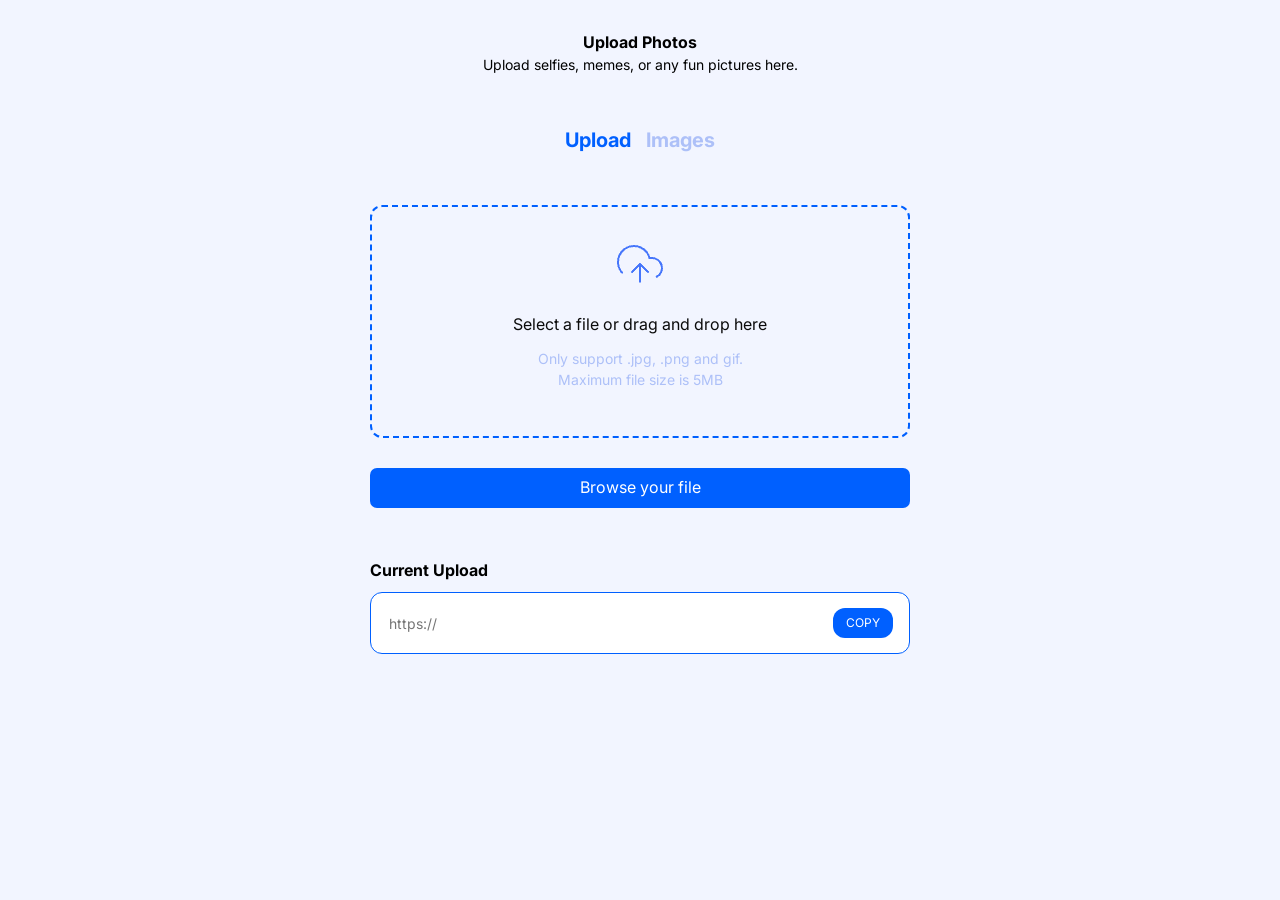
==== form/upload.html @ 779828a2 "chore: configured the basic project structure" ====
<!DOCTYPE html>
<html lang="en">

<head>
    <meta charset="UTF-8">
    <meta name="viewport" content="width=device-width, initial-scale=1.0">
    <title>SmartUploader</title>
    <link rel="stylesheet" href="../static/css/reset.css">
    <link rel="preconnect" href="https://fonts.googleapis.com">
    <link rel="preconnect" href="https://fonts.gstatic.com" crossorigin>
    <link
        href="https://fonts.googleapis.com/css2?family=Inter:ital,opsz,wght@0,14..32,100..900;1,14..32,100..900&display=swap"
        rel="stylesheet">
    <link rel="stylesheet" href="../static/css/style.css">
</head>

<body>
    <section class="upload__intro">
        <h2 class="upload__title">Upload Photos</h2>
        <p class="upload__description">Upload selfies, memes, or any fun pictures here.</p>
    </section>
    <nav class="upload__tabs">
        <button class="upload__tab" id="upload-tab-btn">Upload</button>
        <button class="upload__tab " id="images-tab-btn">Images</button>
    </nav>
    <section class="upload__form">
        <div class="upload__dropzone">
            <div class="upload__icon">
                <img src="../static/img/icon/feather_upload-cloud.png" alt="icon">
            </div>
            <p class="upload__promt">Select a file or drag and drop here</p>
            <p class="upload__info">Only support .jpg, .png and gif. <br>
                Maximum file size is 5MB</p>
        </div>
        <div class="upload__button">
            <input type="file" id="file-upload" accept="image/*" style="display: none;" multiple>
            <label for="file-upload" class="upload__button-btn">Browse your file</label>
        </div>
        <div class="upload__container">
            <div class="upload__group">
                <h2 class="upload__title-current">Current Upload</h2>
                <div class="upload__label">
                    <input type="text" class="upload__input" placeholder="https://" readonly />
                    <button class="upload__copy">COPY</button>
                </div>
            </div>
        </div>
    </section>
    <section id="file-list-wrapper">
    </section>
</body>
<script src="../static/js/upload.js"></script>

</html>
---- static/css/style.css ----
body {
    background-color: #F2F5FF;
    font-family: "Inter", sans-serif;
    color: rgb(255, 255, 255);
}

/* Header */
.header {
    display: flex;
    flex-direction: column;
    align-items: center;
    padding-top: 30px;
}

.header__title {
    text-align: center;
    font-size: 16px;
    width: 700px;

}

.header__text {
    padding-top: 4px;
    font-size: 14px;
}

/* button */
.header__button {
    display: flex;
    justify-content: center;
    padding-top: 40px;
}

.header__button-btn {
    position: absolute;
    text-transform: uppercase;
    padding: 12px 16px;
    font-size: 12px;
    background-color: rgb(0, 96, 255);
    color: rgb(255, 255, 255);
    width: 160px;
    height: 40px;
    border: none;
    border-radius: 7px;
}

/* hero__img */
.hero {
    display: flex;
    justify-content: center;
    margin-top: 60px;
}

.hero__img {
    display: none;
}

.hero__img.is-visible {
    display: block;
}

.img {
    width: 426px;
    height: 559px;
    object-fit: cover;
}

/* upload */
.upload__intro {
    display: flex;
    flex-direction: column;
    align-items: center;
    padding-top: 30px;
    text-align: center;
    color: black;
}

.upload__title {
    font-size: 16px;
    width: 700px;

}

.upload__description {
    font-size: 14px;
    width: 400px;
}

/* upload-tabs */
.upload__tabs {
    display: flex;
    justify-content: center;
    align-items: center;
    gap: 15px;
    padding-top: 50px;

}

.upload__tab {
    all: unset;
    font-size: 20px;
    font-weight: bold;
    color: rgb(173, 192, 248); /* Неактивный цвет по умолчанию */
}

.upload__tab--active {
    color: rgb(0, 96, 255); /* Активный цвет */
}

.upload__tab:hover {
    color: rgb(105, 141, 250);
}

.upload__tab:hover {
    color: rgb(105, 141, 250);
}

/* upload-form */
.upload__form {
    display: flex;
    flex-direction: column;
    align-items: center;
    padding-top: 50px;
}

.upload__dropzone {
    border: 2px dashed rgb(0, 96, 255);
    border-radius: 12px;
    width: 540px;
    height: 233px;
    text-align: center;
}

.upload__icon {
    display: flex;
    justify-content: center;
    align-items: center;
    padding-top: 33px;
}

.upload__promt {
    padding-top: 24px;
    color: rgb(11, 11, 11);
}

.upload__info {
    padding-top: 12px;
    font-size: 14px;
    color: rgb(173, 192, 248);
}

/* upload-button */
.upload__button {
    padding-top: 30px;
    padding-bottom: 50px;
}

.upload__button-btn {
    display: inline-block;
    text-align: center;
    cursor: pointer;
    color: rgb(255, 255, 255);
    width: 540px;
    height: 40px;
    border-radius: 7px;
    background-color: rgb(0, 96, 255);
    padding-top: 7px;
    border: none;
}

/* upload-current */
.upload__container {
    display: flex;
    flex-direction: column;
    align-items: center;
    margin-bottom: 159px;
}

.upload__group {
    display: flex;
    flex-direction: column;
    width: 540px;
}

.upload__title-current {
    color: black;
    padding-bottom: 10px;
    font-size: 16px;
    text-align: left;
}

/* input + button */
.upload__label {
    display: flex;
    align-items: center;
    justify-content: space-between;
    width: 100%;
    height: 62px;
    border: 1px solid rgb(0, 96, 255);
    border-radius: 12px;
    padding: 0 16px;
    box-sizing: border-box;
    background-color: white;
}

.upload__input {
    flex-grow: 1;
    border: none;
    outline: none;
    font-size: 14px;
    background-color: transparent;
    color: black;

}

.upload__copy {
    width: 60px;
    height: 30px;
    border-radius: 12px;
    border: none;
    background-color: rgb(0, 96, 255);
    color: white;
    font-size: 12px;
    cursor: pointer;
}


/* Container for the entire table */
.file-list-container {
    max-width: 800px;
    margin: 0 auto;
    padding: 20px;
    border-radius: 8px;
    margin-bottom: 292px;
}

/* Common style for a row (both header and list item) */
.file-list-header,
.file-list-item {
    display: flex;
    justify-content: space-between;
    align-items: center;
    padding: 10px 0;
    border-bottom: 1px solid #eef0f5;
}

/* Remove border from the last item */
.file-list-item:last-child {
    border-bottom: none;
}

/* List header */
.file-list-header {
    color: #8a96b1;
    font-size: 14px;
    font-weight: 500;
}

/* Styles for columns */
.file-col {
    display: flex;
    align-items: center;
}

.file-col-name {
    flex-basis: 35%;
}

.file-col-url {
    flex-basis: 50%;
    color: #555;
    font-size: 14px;
}

.file-col-delete {
    flex-basis: 10%;
    justify-content: center;
}

/* File icon */
.file-icon {
    color: #0060ff;
    margin-right: 15px;
    font-size: 20px;
}

.delete-img {
    width: 32px;
    height: 32px;
}

/* File name */
.file-name {
    color: #333;
    font-weight: 500;
    max-width: 200px;
    white-space: nowrap;
    overflow: hidden;
    text-overflow: ellipsis;
}

/* Delete button */
.delete-btn {
    background: transparent;
    /* REMOVE THE BACKGROUND, MAKE IT TRANSPARENT */
    border: none;
    border-radius: 50%;
    cursor: pointer;
    display: flex;
    align-items: center;
    justify-content: center;
    padding: 0;
    transition: opacity 0.2s ease;
    /* Add a smooth transition for hover effect */
}

/* Hover effect */
.delete-btn:hover {
    background: transparent;
    /* REMOVE BACKGROUND ON HOVER */
    opacity: 0.7;
    /* Make the icon semi-transparent for user feedback */
}
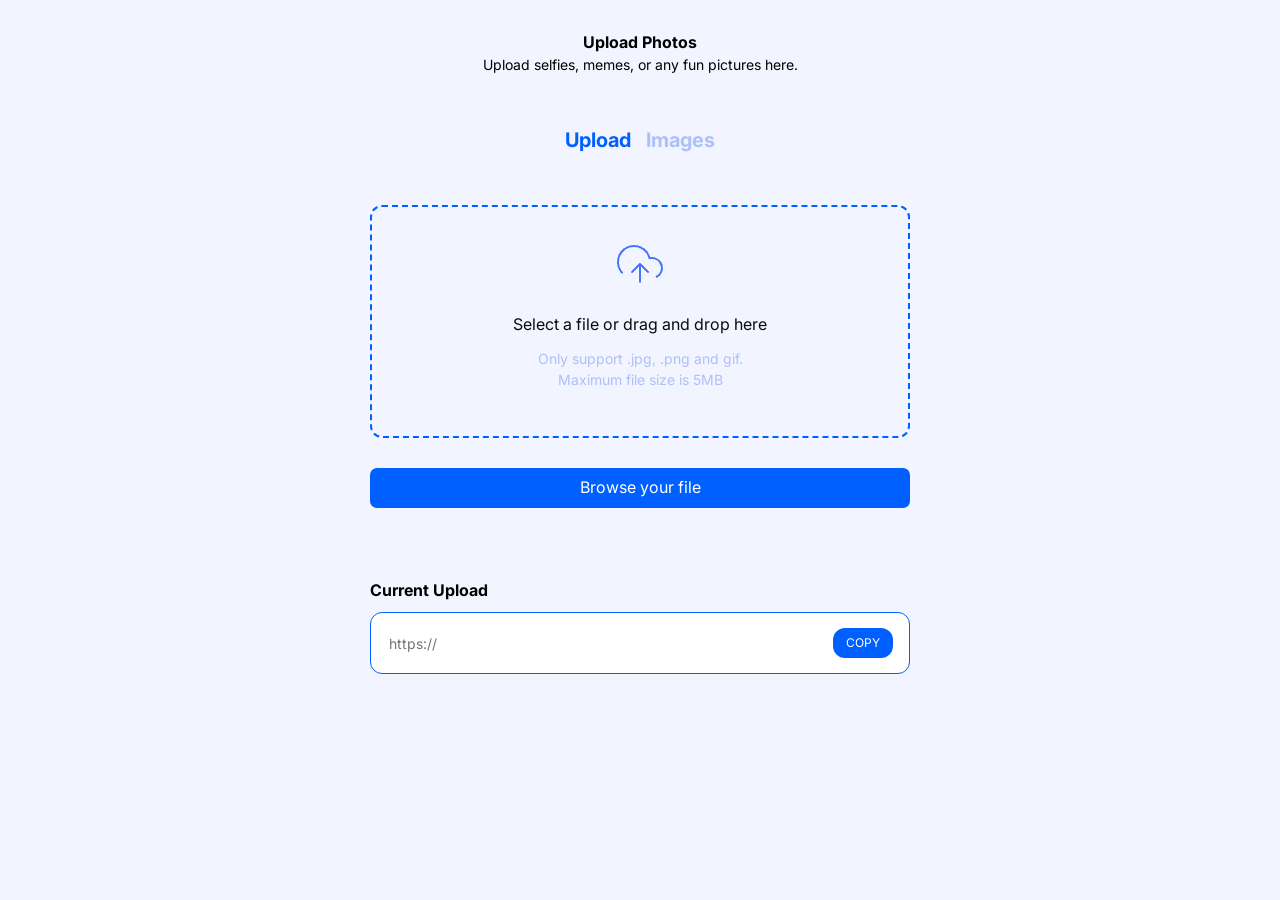
==== commit 2d6bf858: "fix: resolve core bugs in forked repository files" ====
--- a/form/upload.html
+++ b/form/upload.html
@@ -21,7 +21,7 @@
     </section>
     <nav class="upload__tabs">
         <button class="upload__tab" id="upload-tab-btn">Upload</button>
-        <button class="upload__tab " id="images-tab-btn">Images</button>
+        <button class="upload__tab" id="images-tab-btn">Images</button>
     </nav>
     <section class="upload__form">
         <div class="upload__dropzone">
@@ -36,6 +36,7 @@
             <input type="file" id="file-upload" accept="image/*" style="display: none;" multiple>
             <label for="file-upload" class="upload__button-btn">Browse your file</label>
         </div>
+        <div id="status-message" class="status-message"></div>
         <div class="upload__container">
             <div class="upload__group">
                 <h2 class="upload__title-current">Current Upload</h2>
--- a/static/css/style.css
+++ b/static/css/style.css
@@ -131,6 +131,14 @@
     text-align: center;
 }
 
+.upload__dropzone--dragover {
+    background-color: rgba(0, 122, 255, 0.1); /* Легкий колір фону */
+    border: 2px dashed #007aff; /* Яскравіша рамка */
+    transform: scale(1.02); /* Трішки збільшуємо */
+    transition: all 0.3s ease;
+}
+
+
 .upload__icon {
     display: flex;
     justify-content: center;
@@ -152,7 +160,7 @@
 /* upload-button */
 .upload__button {
     padding-top: 30px;
-    padding-bottom: 50px;
+    padding-bottom: 30px;
 }
 
 .upload__button-btn {
@@ -224,6 +232,33 @@
     cursor: pointer;
 }
 
+.upload__dropzone--dragover {
+    background-color: #FFFFFF0C;
+    border: 2px dashed #00d1ff;
+    transform: scale(1.01);
+    transition: all 0.2s ease;
+}
+
+.status-message {
+    opacity: 0;
+    padding: 10px;
+    margin-bottom: 20px;
+    text-align: center;
+    transition: opacity 0.3s ease;
+    font-weight: bold;
+}
+
+.status-message.visible {
+    opacity: 1;
+}
+
+.status-message--success {
+    color: #02bf02;
+}
+
+.status-message--error {
+    color: #da0000;
+}
 
 /* Container for the entire table */
 .file-list-container {
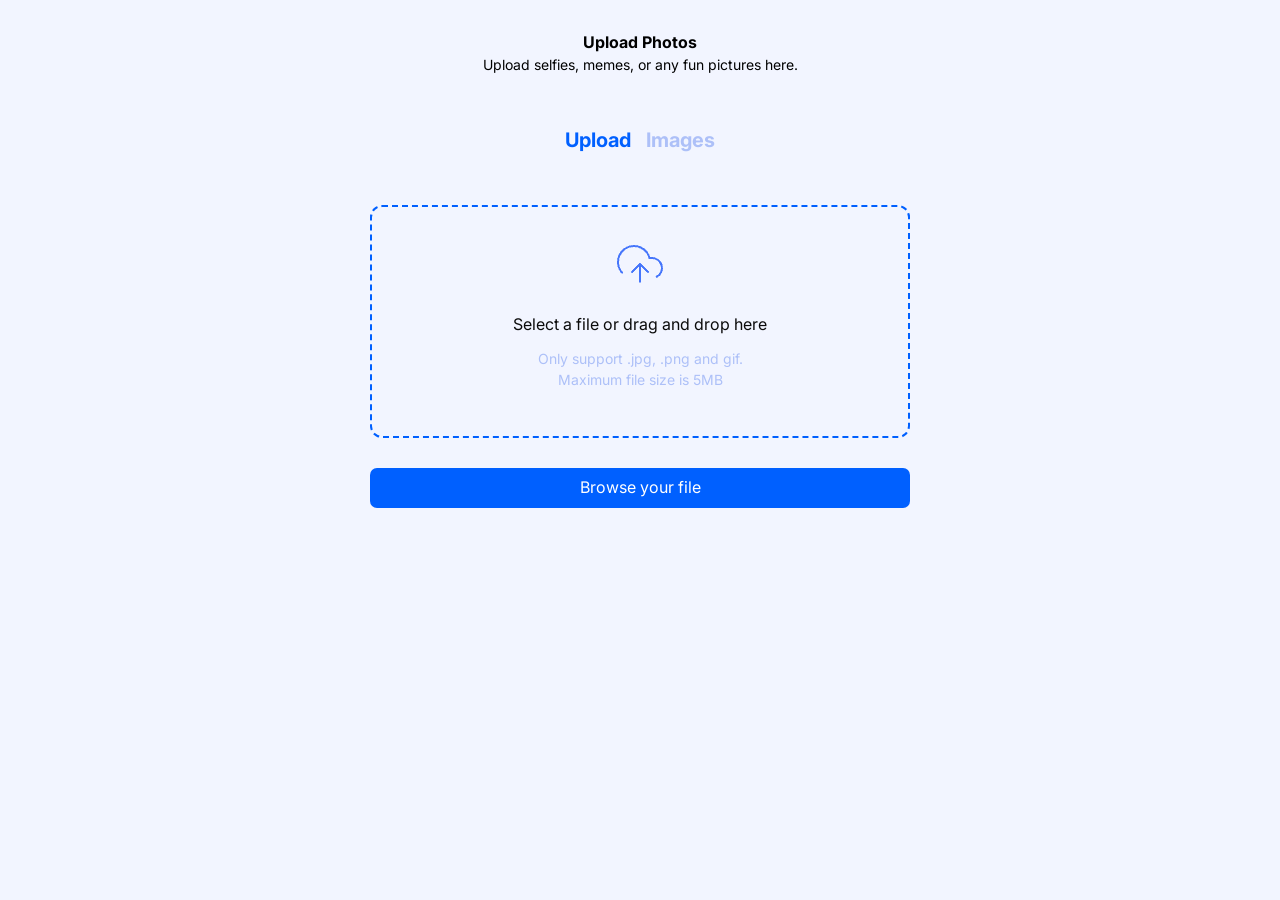
==== commit ab3b7d5a: "feat: dynamic links rendering and clean up inline CSS styles" ====
--- a/form/upload.html
+++ b/form/upload.html
@@ -19,16 +19,16 @@
         <h2 class="upload__title">Upload Photos</h2>
         <p class="upload__description">Upload selfies, memes, or any fun pictures here.</p>
     </section>
-    <nav class="upload__tabs">
-        <button class="upload__tab" id="upload-tab-btn">Upload</button>
-        <button class="upload__tab" id="images-tab-btn">Images</button>
+    <nav class="nav__tabs">
+        <button class="nav__tab" id="upload-tab-btn">Upload</button>
+        <button class="nav__tab" id="images-tab-btn">Images</button>
     </nav>
     <section class="upload__form">
         <div class="upload__dropzone">
             <div class="upload__icon">
                 <img src="../static/img/icon/feather_upload-cloud.png" alt="icon">
             </div>
-            <p class="upload__promt">Select a file or drag and drop here</p>
+            <p class="upload__prompt">Select a file or drag and drop here</p>
             <p class="upload__info">Only support .jpg, .png and gif. <br>
                 Maximum file size is 5MB</p>
         </div>
@@ -37,13 +37,10 @@
             <label for="file-upload" class="upload__button-btn">Browse your file</label>
         </div>
         <div id="status-message" class="status-message"></div>
-        <div class="upload__container">
+        <div class="upload__container" id="uploaded-files-container" style="display: none;">
             <div class="upload__group">
-                <h2 class="upload__title-current">Current Upload</h2>
-                <div class="upload__label">
-                    <input type="text" class="upload__input" placeholder="https://" readonly />
-                    <button class="upload__copy">COPY</button>
-                </div>
+                <h2 class="upload__title-current">Current Uploads</h2>
+                <div id="links-list"></div>
             </div>
         </div>
     </section>
--- a/static/css/style.css
+++ b/static/css/style.css
@@ -86,8 +86,8 @@
     width: 400px;
 }
 
-/* upload-tabs */
-.upload__tabs {
+/* nav_tabs */
+.nav__tabs {
     display: flex;
     justify-content: center;
     align-items: center;
@@ -96,22 +96,18 @@
 
 }
 
-.upload__tab {
+.nav__tab {
     all: unset;
     font-size: 20px;
     font-weight: bold;
     color: rgb(173, 192, 248); /* Неактивный цвет по умолчанию */
 }
 
-.upload__tab--active {
+.nav__tab--active {
     color: rgb(0, 96, 255); /* Активный цвет */
 }
 
-.upload__tab:hover {
-    color: rgb(105, 141, 250);
-}
-
-.upload__tab:hover {
+.nav__tab:hover {
     color: rgb(105, 141, 250);
 }
 
@@ -121,6 +117,10 @@
     flex-direction: column;
     align-items: center;
     padding-top: 50px;
+}
+
+.upload__dropzone * {
+    pointer-events: none;
 }
 
 .upload__dropzone {
@@ -132,9 +132,9 @@
 }
 
 .upload__dropzone--dragover {
-    background-color: rgba(0, 122, 255, 0.1); /* Легкий колір фону */
-    border: 2px dashed #007aff; /* Яскравіша рамка */
-    transform: scale(1.02); /* Трішки збільшуємо */
+    background-color: rgba(0, 122, 255, 0.1);
+    border: 2px dashed #007aff;
+    transform: scale(1.02);
     transition: all 0.3s ease;
 }
 
@@ -146,7 +146,7 @@
     padding-top: 33px;
 }
 
-.upload__promt {
+.upload__prompt {
     padding-top: 24px;
     color: rgb(11, 11, 11);
 }
@@ -195,6 +195,17 @@
     padding-bottom: 10px;
     font-size: 16px;
     text-align: left;
+}
+
+.upload__filename {
+    font-size: 12px;
+    color: #666;
+    display: block;
+    margin-bottom: 4px;
+}
+
+.upload__link-group {
+    margin-bottom: 15px;
 }
 
 /* input + button */
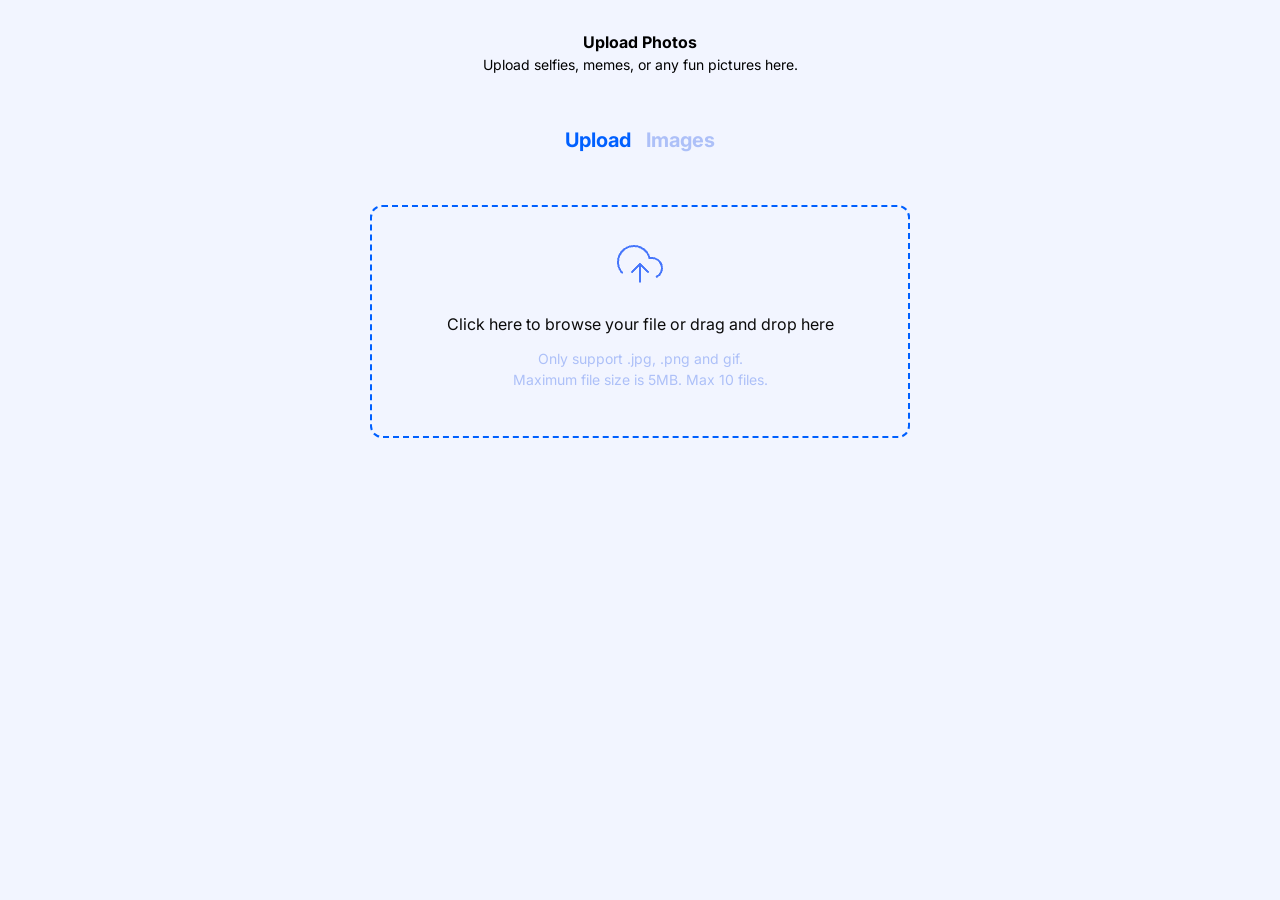
==== commit fd71d5b6: "feat: merge file input into dropzone and implement hover effects" ====
--- a/form/upload.html
+++ b/form/upload.html
@@ -25,18 +25,30 @@
     </nav>
     <section class="upload__form">
         <div class="upload__dropzone">
-            <div class="upload__icon">
-                <img src="../static/img/icon/feather_upload-cloud.png" alt="icon">
+            <input type="file" id="file-upload" accept="image/*" style="display: none;" multiple>
+
+            <div id="dropzone-default">
+                <div class="upload__icon">
+                    <img src="../static/img/icon/feather_upload-cloud.png" alt="icon">
+                </div>
+                <p class="upload__prompt">Click here to browse your file or drag and drop here</p>
+                <p class="upload__info">Only support .jpg, .png and gif. <br>
+                    Maximum file size is 5MB. Max 10 files.</p>
             </div>
-            <p class="upload__prompt">Select a file or drag and drop here</p>
-            <p class="upload__info">Only support .jpg, .png and gif. <br>
-                Maximum file size is 5MB</p>
+
+            <div id="dropzone-loading" class="dropzone-status" style="display: none;">
+                <div class="spinner"></div>
+                <p class="upload__prompt">Uploading your files, please wait...</p>
+            </div>
+
+            <div id="dropzone-result" class="dropzone-status" style="display: none;">
+                <p id="dropzone-result-text" class="upload__prompt"></p>
+            </div>
         </div>
-        <div class="upload__button">
-            <input type="file" id="file-upload" accept="image/*" style="display: none;" multiple>
-            <label for="file-upload" class="upload__button-btn">Browse your file</label>
-        </div>
-        <div id="status-message" class="status-message"></div>
+<!--        <div class="upload__button">-->
+<!--            <input type="file" id="file-upload" accept="image/*" style="display: none;" multiple>-->
+<!--            <label for="file-upload" class="upload__button-btn">Browse your file</label>-->
+<!--        </div>-->
         <div class="upload__container" id="uploaded-files-container" style="display: none;">
             <div class="upload__group">
                 <h2 class="upload__title-current">Current Uploads</h2>
--- a/static/css/style.css
+++ b/static/css/style.css
@@ -42,6 +42,12 @@
     height: 40px;
     border: none;
     border-radius: 7px;
+    cursor: pointer;
+}
+
+.header__button-btn:hover {
+    background-color: rgb(0, 76, 185);
+    transition: background-color 0.2s ease;
 }
 
 /* hero__img */
@@ -93,22 +99,23 @@
     align-items: center;
     gap: 15px;
     padding-top: 50px;
-
 }
 
 .nav__tab {
     all: unset;
     font-size: 20px;
     font-weight: bold;
-    color: rgb(173, 192, 248); /* Неактивный цвет по умолчанию */
+    color: rgb(173, 192, 248);
+    cursor: pointer;
 }
 
 .nav__tab--active {
-    color: rgb(0, 96, 255); /* Активный цвет */
+    color: rgb(0, 96, 255);
 }
 
 .nav__tab:hover {
     color: rgb(105, 141, 250);
+    transition: background-color 0.2s ease;
 }
 
 /* upload-form */
@@ -129,15 +136,45 @@
     width: 540px;
     height: 233px;
     text-align: center;
-}
-
+    cursor: pointer;
+    transition: all 0.2s ease;
+}
+
+.upload__dropzone:hover,
 .upload__dropzone--dragover {
     background-color: rgba(0, 122, 255, 0.1);
-    border: 2px dashed #007aff;
-    transform: scale(1.02);
-    transition: all 0.3s ease;
-}
-
+    border: 2px dashed #00d1ff;
+    transform: scale(1.01);
+    transition: all 0.2s ease;
+}
+
+.dropzone-status {
+    display: flex;
+    flex-direction: column;
+    align-items: center;
+    justify-content: center;
+    height: 100%;
+    padding: 20px;
+    box-sizing: border-box;
+}
+
+.spinner {
+    width: 40px;
+    height: 40px;
+    border: 4px solid rgba(0, 96, 255, 0.1);
+    border-top: 4px solid rgb(0, 96, 255);
+    border-radius: 50%;
+    animation: spin 1s linear infinite;
+    margin-top: 40px;
+}
+
+@keyframes spin {
+    0% { transform: rotate(0deg); }
+    100% { transform: rotate(360deg); }
+}
+
+.text-success { color: #02bf02 !important; font-weight: bold; }
+.text-error { color: #da0000 !important; font-weight: bold; }
 
 .upload__icon {
     display: flex;
@@ -155,25 +192,6 @@
     padding-top: 12px;
     font-size: 14px;
     color: rgb(173, 192, 248);
-}
-
-/* upload-button */
-.upload__button {
-    padding-top: 30px;
-    padding-bottom: 30px;
-}
-
-.upload__button-btn {
-    display: inline-block;
-    text-align: center;
-    cursor: pointer;
-    color: rgb(255, 255, 255);
-    width: 540px;
-    height: 40px;
-    border-radius: 7px;
-    background-color: rgb(0, 96, 255);
-    padding-top: 7px;
-    border: none;
 }
 
 /* upload-current */
@@ -243,11 +261,9 @@
     cursor: pointer;
 }
 
-.upload__dropzone--dragover {
-    background-color: #FFFFFF0C;
-    border: 2px dashed #00d1ff;
-    transform: scale(1.01);
-    transition: all 0.2s ease;
+.upload__copy:hover {
+    background-color: rgb(0, 76, 185);
+    transition: background-color 0.2s ease;
 }
 
 .status-message {
@@ -348,7 +364,6 @@
 /* Delete button */
 .delete-btn {
     background: transparent;
-    /* REMOVE THE BACKGROUND, MAKE IT TRANSPARENT */
     border: none;
     border-radius: 50%;
     cursor: pointer;
@@ -357,13 +372,9 @@
     justify-content: center;
     padding: 0;
     transition: opacity 0.2s ease;
-    /* Add a smooth transition for hover effect */
-}
-
-/* Hover effect */
+}
+
 .delete-btn:hover {
     background: transparent;
-    /* REMOVE BACKGROUND ON HOVER */
     opacity: 0.7;
-    /* Make the icon semi-transparent for user feedback */
 }
